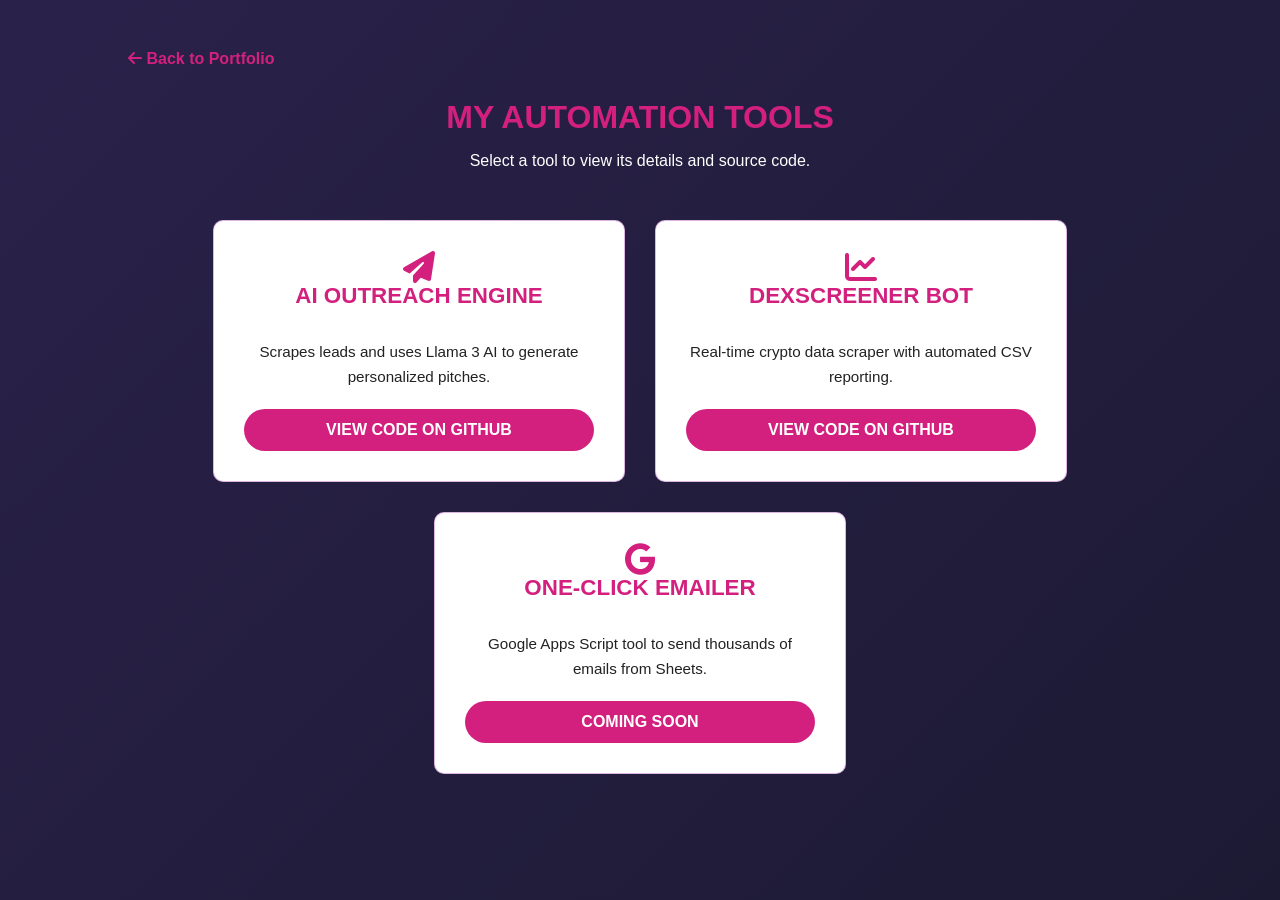
==== tools.html @ 96740d9c "Added a dedicated tools page" ====
<!DOCTYPE html>
<html lang="en">
<head>
    <meta charset="UTF-8">
    <meta name="viewport" content="width=device-width, initial-scale=1.0">
    <title>AI & Automation Tools - Rehman Ali</title>
    <link rel="stylesheet" href="style.css"> <!-- Wahi purani CSS use hogi -->
    <link rel="stylesheet" href="https://cdnjs.cloudflare.com/ajax/libs/font-awesome/6.4.0/css/all.min.css"/>
</head>
<body style="background-image: var(--bg-gradient); color: white; padding: 50px 10%;">

    <a href="index.html" style="color: #d3207e; text-decoration: none; font-weight: bold;"><i class="fas fa-arrow-left"></i> Back to Portfolio</a>

    <h1 style="text-align: center; margin-top: 30px; color: #d3207e;">MY AUTOMATION TOOLS</h1>
    <p style="text-align: center; margin-bottom: 50px;">Select a tool to view its details and source code.</p>

    <div class="expertise-cards" style="display: flex; flex-wrap: wrap; gap: 30px; justify-content: center;">
        
        <!-- Tool 1: AI Outreach Engine -->
        <div class="card" style="width: 350px; background: #fff; padding: 30px; border-radius: 10px;">
            <i class="fas fa-paper-plane" style="font-size: 2rem; color: #d3207e;"></i>
            <h3>AI Outreach Engine</h3>
            <p style="color: #222;">Scrapes leads and uses Llama 3 AI to generate personalized pitches.</p>
            <a href="https://github.com/ra0197571/AI-Lead-Gen-Outreach" target="_blank" class="learn-more-btn">View Code on GitHub</a>
        </div>

        <!-- Tool 2: DexScreener Scraper -->
        <div class="card" style="width: 350px; background: #fff; padding: 30px; border-radius: 10px;">
            <i class="fas fa-chart-line" style="font-size: 2rem; color: #d3207e;"></i>
            <h3>DexScreener Bot</h3>
            <p style="color: #222;">Real-time crypto data scraper with automated CSV reporting.</p>
            <a href="#" class="learn-more-btn">View Code on GitHub</a> <!-- Iska repo link baad mein dalo -->
        </div>

        <!-- Tool 3: Google Sheets Automator -->
        <div class="card" style="width: 350px; background: #fff; padding: 30px; border-radius: 10px;">
            <i class="fab fa-google" style="font-size: 2rem; color: #d3207e;"></i>
            <h3>One-Click Emailer</h3>
            <p style="color: #222;">Google Apps Script tool to send thousands of emails from Sheets.</p>
            <a href="#" class="learn-more-btn">Coming Soon</a>
        </div>

    </div>

</body>
</html>
---- style.css ----
/* ===== GLOBAL STYLES & VARIABLES ===== */
:root {
    --bg-gradient: linear-gradient(135deg, #2a214a, #1c1a33);
    --dark-purple: #1a1a3a;
    --main-purple: #d3207e;
    --light-purple: #ab47bc;
    --bright-blue: #3d5afe;
    --bright-pink: #d81b60;
    --text-light: #e0e0e0;
    --text-heading: #d3207e;
    --border-color:  rgba(171, 71, 188, 0.4);
    --box : #14162c;
}

html {
    scroll-behavior: smooth;
}

body {
    background-color: #6255ed;
    background-image: var(--bg-gradient);
    background-attachment: fixed;
    color: var(--text-light);
    font-family: 'Poppins', sans-serif;
    margin: 0;
    overflow-x: hidden;
}

section {
    min-height: 100vh;
    display: flex;
    flex-wrap: wrap;
    align-items: center;
    justify-content: center;
    padding: 60px 10%;
    box-sizing: border-box;
    position: relative;
    overflow: hidden;
    border-bottom: 1px solid rgba(255,255,255,0.05);
}

h1, h2, h3, h4 {
    font-family: 'Rajdhani', sans-serif;
    text-transform: uppercase;
    color: var(--text-heading);
    margin: 0;
    line-height: 1.2;
}
.section-title { width: 100%; text-align: center; margin-bottom: 40px; }
.section-title h2 { font-size: 2.8rem; }
.section-title p { max-width: 800px; margin: 10px auto 0; }

@keyframes slideInLeft {
    from { transform: translateX(-100px); opacity: 0; }
    to { transform: translateX(0); opacity: 1; }
}
@keyframes slideInRight {
    from { transform: translateX(100px); opacity: 0; }
    to { transform: translateX(0); opacity: 1; }
}
.anim-slide-in-left { animation: slideInLeft 1s ease-out forwards; }
.anim-slide-in-right { animation: slideInRight 1s ease-out forwards; }
.hero-content h2 { animation-delay: 0.2s; }
.hero-content p { animation-delay: 0.4s; }

/* ===== 1. HERO SECTION ===== */
#hero { 
    justify-content: space-between; 
    gap: 40px;
    position: relative;
}
.hero-content { flex: 1; min-width: 300px; }
.logo { width: 50px; height: 50px; border: 2px solid var(--border-color); border-radius: 50%; display: flex; align-items: center; justify-content: center; font-size: 1.8rem; font-family: 'Rajdhani'; font-weight: 700; margin-bottom: 20px; }
.hero-content h1 { font-size: 2.5rem; letter-spacing: 2px; }
.hero-content h2 { font-size: 2rem; color: var(--text-light); font-weight: 600; margin: 20px 0; }
.hero-content p { font-size: 1.1rem; }
.hero-visuals { flex: 0.8; display: flex; align-items: center; justify-content: center; position: relative; min-height: 400px; }
.profile-pic-container { position: absolute; top: -18px; right: -9%; width: 220px; height: 220px; border-radius: 50%; overflow: hidden; z-index: 10; }
.profile-pic-container img { width: 100%; height: 100%; object-fit: cover; }
.bubbles { position: absolute; top: 0; left: 0; width: 100%; height: 100%; }
.bubble { position: absolute; border-radius: 50%; background: linear-gradient(135deg, rgba(61, 90, 254, 0.5), rgba(216, 27, 96, 0.5)); animation: bubble-zoom 12s infinite ease-in-out; }
@keyframes bubble-zoom { 0%, 100% { transform: scale(1); } 50% { transform: scale(1.2); } }
.b1 { background: linear-gradient(135deg, var(--main-purple), var(--bright-pink)); width: 220px; height: 220px; top: 50%; left: 30%; transform: translate(-50%, -50%); animation-delay: 0s; }
.b2 { background: linear-gradient(135deg, var(--bright-blue), var(--light-purple)); width: 130px; height: 130px; top: 20%; left: 40%; animation-delay: 0s; }
.b3 { background: rgba(142, 68, 173, 0.6); width: 180px; height: 180px; top: 75%; left: 60%; animation-delay: 4s; }
.b4 { background: linear-gradient(135deg, var(--bright-pink), var(--bright-blue)); width: 80px; height: 80px; bottom: 5%; left: 10%; animation-delay: 6s; }
.b5 { background: rgba(61, 90, 254, 0.5); width: 60px; height: 60px; top: 10%; left: 20%; animation-delay: 1s; }
.b6 { background: linear-gradient(45deg, #4e54c8, #ab47bc); width: 150px; height: 150px; bottom: 20%; right: -10%; animation-delay: 3s; }

/* ===== 2. ABOUT SECTION ===== */
#about { gap: 50px; }
.about-visual { flex: 1; text-align: left; }
.about-visual h3 { font-size: 1.5rem; margin-bottom: 20px; }
.about-text { flex: 1.5; }
.about-text p { font-size: 1.1rem; line-height: 1.7; margin-bottom: 1.5em; }
.semi-circle-gauge { width: 350px; height: 175px; position: relative; overflow: hidden; border-top-left-radius: 175px; border-top-right-radius: 175px; background: linear-gradient(90deg, var(--bright-blue) 0%, var(--bright-blue) 33.33%, var(--bright-pink) 33.33%, var(--bright-pink) 66.66%, var(--bright-blue) 66.66%, var(--bright-blue) 100%); background-size: 300% 100%; animation: push-wipe 4s ease-in-out infinite; }
.semi-circle-gauge::after { content: ''; position: absolute; z-index: 2; background: #1c1a33; width: 200px; height: 100px; border-top-left-radius: 200px; border-top-right-radius: 200px; bottom: 0; left: 50%; transform: translateX(-50%); }
@keyframes push-wipe { 0% { background-position: 0% 0; } 50% { background-position: 100% 0; } 100% { background-position: 0% 0; } }

/* ===== 3. EXPERTISE SECTION ===== */
#expertise { flex-direction: column; }
.expertise-cards { display: flex; gap: 30px; margin-top: 20px; width: 100%; justify-content: center; }
.card { background: #ffffff; border: 1px solid var(--border-color); padding: 50px 30px; border-radius: 8px; width: 300px; text-align: center; display: flex; flex-direction: column; justify-content: space-between; min-height: 200px; }
.card h3 { color: var(--main-purple); font-size: 1.4rem; margin-bottom: 20px; }
.learn-more-btn { background: var(--dark-purple); color: white; border: 1px solid var(--light-purple); padding: 10px 25px; border-radius: 5px; cursor: pointer; font-family: 'Poppins', sans-serif; font-weight: 400; margin-top: auto; transition: background 0.3s ease, color 0.3s ease; }
.learn-more-btn:hover { background: var(--light-purple); color: white; }
.learn-more-btn.pink { background: var(--bright-pink); border-color: var(--bright-pink); }
.learn-more-btn.pink:hover { background: transparent; }

/* ===== 4 & 5. PROJECT & SPOTLIGHT SECTIONS ===== */
.project-layout { gap: 50px; justify-content: space-between; }
.text-container { flex: 1; display: flex; align-items: center; }
.visual-container { flex: 1; display: flex; justify-content: center; align-items: center; }
.bordered-box { border: 1px solid var(--border-color); padding: 30px 40px; position: relative; }
.bordered-box::before, .bordered-box::after { content: ''; position: absolute; width: 12px; height: 12px; border-color: var(--light-purple); border-style: solid; }
.bordered-box::before { top: -1px; left: -1px; border-width: 2px 0 0 2px; }
.bordered-box::after { bottom: -1px; right: -1px; border-width: 0 2px 2px 0; }
.bordered-box h3 { font-size: 2rem; margin-bottom: 20px; }
.bordered-box p { line-height: 1.7; }
.bordered-box ul { padding-left: 20px; }
.bordered-box ul li { margin-bottom: 10px; line-height: 1.7; }
.video-circle { width: 350px; height: 350px; border-radius: 50%; padding: 15px; position: relative; background: linear-gradient(45deg, var(--bright-blue), var(--bright-pink)); }
.video-circle video { width: 100%; height: 100%; object-fit: cover; border-radius: 50%; }
.play-icon { position: absolute; top: 50%; left: 50%; transform: translate(-50%, -50%); font-size: 2rem; color: white; background: rgba(0,0,0,0.4); width: 70px; height: 70px; border-radius: 50%; display: flex; align-items: center; justify-content: center; padding-left: 5px; box-sizing: border-box; }

/* ===== 6. SAMPLE PROJECTS SECTION ===== */
#sample-projects { flex-direction: column; }
.sample-cards { display: flex; gap: 40px; margin-top: 20px; }
.sample-card { background: rgba(255, 255, 255, 0.03); padding: 20px; border-radius: 8px; flex: 1; }
.sample-card img { width: 100%; border-radius: 5px; margin-bottom: 15px; border: 1px solid var(--border-color); }
.sample-card h4 { font-size: 1.3rem; margin-bottom: 10px; }

/* ===== 7. EXPERIENCE SECTION ===== */
#experience { gap: 50px; }
.experience-visual { flex: 1; }
.experience-visual img { width: 143%; border-radius: 15px; }
.experience-details { flex: 1.5; }
.experience-details h2 { font-size: 2.8rem; margin-bottom: 30px; }
.experience-box { border: 1px solid var(--border-color); padding: 20px; margin-bottom: 20px; border-radius: 5px; background: rgba(0,0,0,0.1); }
.experience-box p { margin: 0; line-height: 1.6; }

/* ===== 8. CONTACT SECTION (GRAPH PART UPDATED) ===== */
.contact-box { width: 100%; }
.contact-detail { margin-bottom: 25px; }
.social-links { border-top: 1px solid var(--border-color); padding-top: 15px; margin-top: 20px; display: flex; align-items: center; }
.social-links span { font-family: 'Rajdhani'; font-weight: 600; text-transform: uppercase; margin-right: 20px; }
.social-links a { color: var(--text-light); text-decoration: none; font-size: 1.2rem; width: 40px; height: 40px; display: inline-flex; justify-content: center; align-items: center; border: 1px solid var(--border-color); border-radius: 50%; margin: 0 5px; transition: background 0.3s; }
.social-links a:hover { background: var(--main-purple); }

/* Yahan maine aapke graph-container ki styling ko theek kar diya hai */
.graph-container {
    border: 1px solid var(--border-color);
    background-color: #1a1a2e; /* Dark background for the graph */
    padding: 20px;
    border-radius: 15px; /* Softer corners */
    overflow: hidden; /* Crucial to contain the animation */
    width: 100%; /* Take full width of its parent */
    height: 350px; /* Give it a fixed height to look good */
    box-sizing: border-box; /* To include padding in width/height */
}
/* Yeh canvas ko container mein fit karne ke liye hai (Correction from 200% to 100%) */
#animatedGraphCanvas {
    display: block;
    width: 100%;
    height: 100%;
}


/* ===== RESPONSIVE DESIGN FOR MOBILE ===== */
@media (max-width: 992px) {
    section { padding: 60px 5%; }
    .project-layout, #experience, #about, #hero { flex-direction: column; }
    #hero { flex-direction: column-reverse; text-align: center; }
    .profile-pic-container { 
        position: relative;
        top: auto; 
        right: auto;
        margin: 0 auto 40px auto; 
        width: 180px;
        height: 180px;
    }
    .hero-content { margin-top: 0; }
    .hero-content h1 {font-size: 2rem;}
    .hero-content h2 {font-size: 1.5rem;}
    .expertise-cards, .sample-cards { flex-direction: column; }
    .card, .sample-card { width: auto; }
    .about-visual { text-align: center; }
    .semi-circle-gauge { margin: 0 auto; width: 300px; height: 150px; }
    #experience, #contact.project-layout { flex-direction: column; }
    .experience-visual { margin-bottom: 30px; }
}
/* ===== START: HOVER EFFECT FOR BOXES ===== */
/* Isse boxes par mouse le jaane par effect aayega */

/* Step 1: Hum sabhi boxes ko bata rahe hain ke effect smooth (dheere se) ho */
.card,
.sample-card,
.bordered-box,
.experience-box {
    transition: transform 0.3s ease, border-color 0.3s ease, box-shadow 0.3s ease;
}

/* Step 2: Hum bata rahe hain ke mouse le jaane par kya karna hai */
.card:hover,
.sample-card:hover,
.bordered-box:hover,
.experience-box:hover {
    transform: scale(1.03); /* Box ko thora sa zoom karein (3%) */
    border-color: var(--bright-pink); /* Border ka color pink karein */
    box-shadow: 0 8px 25px rgba(0, 0, 0, 0.2); /* Thora sa shadow add karein taake utha hua lage */
}

/* Yeh .bordered-box ke kono (corners) ko bhi pink kar dega */
.bordered-box:hover::before,
.bordered-box:hover::after {
    border-color: var(--bright-pink);
    transition: border-color 0.3s ease; /* Isme bhi transition daal di */
}

/* ===== END: HOVER EFFECT FOR BOXES ===== *//* ===== GLOBAL STYLES & VARIABLES ===== */
:root {
    --bg-gradient: linear-gradient(135deg, #2a214a, #1c1a33);
    --dark-purple: #1a1a3a;
    --main-purple: #d3207e;
    --light-purple: #ab47bc;
    --bright-blue: #3d5afe;
    --bright-pink: #d81b60;
    --text-light: #e0e0e0;
    --text-heading: #d3207e;
    --border-color: rgba(171, 71, 188, 0.4);
    --box-bg: rgba(20, 22, 44, 0.7);
}

html {
    scroll-behavior: smooth;
    scroll-padding-top: 80px; /* Navbar ki height ke liye padding */
}

body {
    background-color: #6255ed;
    background-image: var(--bg-gradient);
    background-attachment: fixed;
    color: var(--text-light);
    font-family: 'Poppins', sans-serif;
    margin: 0;
    overflow-x: hidden;
}

section {
    min-height: 100vh;
    display: flex;
    flex-wrap: wrap;
    align-items: center;
    justify-content: center;
    padding: 100px 10%;
    box-sizing: border-box;
    position: relative;
    overflow: hidden;
    border-bottom: 1px solid rgba(255,255,255,0.05);
}

h1, h2, h3, h4 {
    font-family: 'Rajdhani', sans-serif;
    text-transform: uppercase;
    color: var(--text-heading);
    margin: 0;
    line-height: 1.2;
}
.section-title { width: 100%; text-align: center; margin-bottom: 40px; }
.section-title h2 { font-size: 2.8rem; }
.section-title p { max-width: 800px; margin: 10px auto 0; }

@keyframes slideInLeft {
    from { transform: translateX(-100px); opacity: 0; }
    to { transform: translateX(0); opacity: 1; }
}
@keyframes slideInRight {
    from { transform: translateX(100px); opacity: 0; }
    to { transform: translateX(0); opacity: 1; }
}
.anim-slide-in-left { animation: slideInLeft 1s ease-out forwards; }
.anim-slide-in-right { animation: slideInRight 1s ease-out forwards; }
.hero-content h2 { animation-delay: 0.2s; }
.hero-content p { animation-delay: 0.4s; }

/* ===== NAVBAR ===== */
.navbar {
    background: rgba(28, 26, 51, 0.8);
    backdrop-filter: blur(10px);
    -webkit-backdrop-filter: blur(10px);
    border-bottom: 1px solid rgba(255,255,255,0.1);
    display: flex;
    justify-content: space-between;
    align-items: center;
    padding: 0 10%;
    height: 70px;
    position: fixed;
    top: 0;
    left: 0;
    width: 80%;
    z-index: 1000;
}
.nav-logo {
    font-size: 1.8rem;
    font-family: 'Rajdhani', sans-serif;
    font-weight: 700;
    color: var(--text-heading);
    text-decoration: none;
    border: 2px solid var(--border-color);
    width: 40px;
    height: 40px;
    display: flex;
    align-items: center;
    justify-content: center;
    border-radius: 50%;
}
.nav-links a {
    color: var(--text-light);
    text-decoration: none;
    margin: 0 15px;
    font-weight: 400;
    transition: color 0.3s ease;
}
.nav-links a:hover, .nav-links a.active {
    color: var(--bright-pink);
}


/* ===== 1. HERO SECTION ===== */
#hero { 
    justify-content: space-between; 
    gap: 40px;
    position: relative;
}
.hero-content { flex: 1; min-width: 300px; }
.hero-content h1 { font-size: 2.5rem; letter-spacing: 2px; }
.hero-content h2 { font-size: 2rem; color: var(--text-light); font-weight: 600; margin: 20px 0; }
.hero-content p { font-size: 1.1rem; }
.hero-visuals { flex: 0.8; display: flex; align-items: center; justify-content: center; position: relative; min-height: 400px; }
.profile-pic-container { position: absolute; top: 50%; left: 50%; transform: translate(-50%, -50%); width: 220px; height: 220px; border-radius: 50%; overflow: hidden; z-index: 10; border: 3px solid var(--bright-pink);}
.profile-pic-container img { width: 100%; height: 100%; object-fit: cover; }
.bubbles { position: absolute; top: 0; left: 0; width: 100%; height: 100%; }
.bubble { position: absolute; border-radius: 50%; background: linear-gradient(135deg, rgba(61, 90, 254, 0.5), rgba(216, 27, 96, 0.5)); animation: bubble-zoom 12s infinite ease-in-out; }
@keyframes bubble-zoom { 0%, 100% { transform: scale(1); } 50% { transform: scale(1.2); } }
.b1 { background: linear-gradient(135deg, var(--main-purple), var(--bright-pink)); width: 220px; height: 220px; top: 50%; left: 30%; transform: translate(-50%, -50%); animation-delay: 0s; }
.b2 { background: linear-gradient(135deg, var(--bright-blue), var(--light-purple)); width: 130px; height: 130px; top: 20%; left: 40%; animation-delay: 0s; }
.b3 { background: rgba(142, 68, 173, 0.6); width: 180px; height: 180px; top: 75%; left: 60%; animation-delay: 4s; }
.b4 { background: linear-gradient(135deg, var(--bright-pink), var(--bright-blue)); width: 80px; height: 80px; bottom: 5%; left: 10%; animation-delay: 6s; }
.b5 { background: rgba(61, 90, 254, 0.5); width: 60px; height: 60px; top: 10%; left: 20%; animation-delay: 1s; }
.b6 { background: linear-gradient(45deg, #4e54c8, #ab47bc); width: 150px; height: 150px; bottom: 20%; right: -10%; animation-delay: 3s; }

/* ===== 2. ABOUT SECTION ===== */
#about { gap: 50px; }
.about-visual { flex: 1; text-align: left; }
.about-visual h3 { font-size: 1.5rem; margin-bottom: 20px; }
.about-text { flex: 1.5; }
.about-text p { font-size: 1.1rem; line-height: 1.7; margin-bottom: 1.5em; }
.semi-circle-gauge { width: 350px; height: 175px; position: relative; overflow: hidden; border-top-left-radius: 175px; border-top-right-radius: 175px; background: linear-gradient(90deg, var(--bright-blue) 0%, var(--bright-blue) 33.33%, var(--bright-pink) 33.33%, var(--bright-pink) 66.66%, var(--bright-blue) 66.66%, var(--bright-blue) 100%); background-size: 300% 100%; animation: push-wipe 4s ease-in-out infinite; }
.semi-circle-gauge::after { content: ''; position: absolute; z-index: 2; background: #1c1a33; width: 200px; height: 100px; border-top-left-radius: 200px; border-top-right-radius: 200px; bottom: 0; left: 50%; transform: translateX(-50%); }
@keyframes push-wipe { 0% { background-position: 0% 0; } 50% { background-position: 100% 0; } 100% { background-position: 0% 0; } }

/* ===== 3. EXPERTISE TABS SECTION ===== */
#expertise { flex-direction: column; }
.tabs-container {
    width: 100%;
    max-width: 900px;
    background: var(--box-bg);
    border: 1px solid var(--border-color);
    border-radius: 8px;
    padding: 30px;
}
.tab-buttons {
    display: flex;
    border-bottom: 1px solid var(--border-color);
    margin-bottom: 20px;
}
.tab-button {
    background: transparent;
    border: none;
    color: var(--text-light);
    padding: 15px 25px;
    font-size: 1rem;
    font-family: 'Poppins', sans-serif;
    cursor: pointer;
    transition: color 0.3s ease, border-bottom 0.3s ease;
    border-bottom: 3px solid transparent;
    margin-bottom: -1px; /* To align with container border */
}
.tab-button.active {
    color: var(--bright-pink);
    border-bottom-color: var(--bright-pink);
}
.tab-content {
    display: none;
    animation: fadeIn 0.5s ease;
}
.tab-content.active {
    display: block;
}
.tab-content h3 { font-size: 1.6rem; margin-bottom: 15px; }
.tab-content p { line-height: 1.7; }
@keyframes fadeIn { from { opacity: 0; } to { opacity: 1; } }

/* ===== 4 & 5. PROJECT & SPOTLIGHT SECTIONS ===== */
.project-layout { gap: 50px; justify-content: space-between; }
.text-container { flex: 1; display: flex; align-items: center; }
.visual-container { flex: 1; display: flex; justify-content: center; align-items: center; }
.bordered-box { border: 1px solid var(--border-color); padding: 30px 40px; position: relative; background: var(--box-bg); border-radius: 8px; }
.bordered-box::before, .bordered-box::after { content: ''; position: absolute; width: 12px; height: 12px; border-color: var(--light-purple); border-style: solid; transition: border-color 0.3s ease; }
.bordered-box::before { top: -1px; left: -1px; border-width: 2px 0 0 2px; }
.bordered-box::after { bottom: -1px; right: -1px; border-width: 0 2px 2px 0; }
.bordered-box h3 { font-size: 2rem; margin-bottom: 20px; }
.bordered-box p { line-height: 1.7; }
.bordered-box ul { padding-left: 20px; }
.bordered-box ul li { margin-bottom: 10px; line-height: 1.7; }
.video-circle { width: 350px; height: 350px; border-radius: 50%; padding: 15px; position: relative; background: linear-gradient(45deg, var(--bright-blue), var(--bright-pink)); }
.video-circle video { width: 100%; height: 100%; object-fit: cover; border-radius: 50%; }
.play-icon { position: absolute; top: 50%; left: 50%; transform: translate(-50%, -50%); font-size: 2rem; color: white; background: rgba(0,0,0,0.4); width: 70px; height: 70px; border-radius: 50%; display: flex; align-items: center; justify-content: center; padding-left: 5px; box-sizing: border-box; }

/* ===== 6. SAMPLE PROJECTS SECTION ===== */
#sample-projects { flex-direction: column; }
.sample-cards { display: flex; gap: 40px; margin-top: 20px; }
.sample-card { background: var(--box-bg); border: 1px solid var(--border-color); padding: 20px; border-radius: 8px; flex: 1; }
.sample-card img { width: 100%; border-radius: 5px; margin-bottom: 15px; border: 1px solid var(--border-color); }
.sample-card h4 { font-size: 1.3rem; margin-bottom: 10px; }

/* ===== 7. EXPERIENCE SECTION ===== */
#experience { gap: 50px; }
.experience-visual { flex: 1; }
.experience-visual img { max-width: 100%; border-radius: 15px; }
.experience-details { flex: 1.5; }
.experience-details h2 { font-size: 2.8rem; margin-bottom: 30px; }
.experience-box { border: 1px solid var(--border-color); padding: 20px; margin-bottom: 20px; border-radius: 5px; background: var(--box-bg); }
.experience-box p { margin: 0; line-height: 1.6; }

/* ===== 8. CONTACT SECTION (WITH FORM) ===== */
#contact {
    align-items: stretch; /* To make columns equal height */
}
.contact-container {
    display: flex;
    width: 100%;
    background: var(--box-bg);
    border: 1px solid var(--border-color);
    border-radius: 8px;
    overflow: hidden;
}
.contact-info {
    flex: 1;
    padding: 40px;
    border-right: 1px solid var(--border-color);
}
.contact-info h3 {
    font-size: 2rem;
    margin-bottom: 20px;
}
.info-item {
    display: flex;
    align-items: center;
    margin: 20px 0;
    font-size: 1.1rem;
}
.info-item i {
    color: var(--bright-pink);
    font-size: 1.5rem;
    margin-right: 15px;
    width: 25px;
    text-align: center;
}
.social-links { 
    margin-top: 30px; 
    padding-top: 20px; 
    border-top: 1px solid var(--border-color);
}
.social-links a { 
    color: var(--text-light); 
    text-decoration: none; 
    font-size: 1.2rem; 
    width: 40px; height: 40px; 
    display: inline-flex; justify-content: center; align-items: center; 
    border: 1px solid var(--border-color); 
    border-radius: 50%; margin-right: 10px; 
    transition: background 0.3s, border-color 0.3s; 
}
.social-links a:hover { 
    background: var(--main-purple); 
    border-color: var(--main-purple);
}

.contact-form-wrapper {
    flex: 1.5;
    padding: 40px;
}
.form-group {
    margin-bottom: 20px;
}
#contact-form input, #contact-form textarea {
    width: 100%;
    padding: 15px;
    background: #1c1a33;
    border: 1px solid var(--border-color);
    border-radius: 5px;
    color: var(--text-light);
    font-family: 'Poppins', sans-serif;
    font-size: 1rem;
    box-sizing: border-box;
    transition: border-color 0.3s ease;
}
#contact-form input:focus, #contact-form textarea:focus {
    outline: none;
    border-color: var(--bright-pink);
}

/* ===== BUTTONS ===== */
.learn-more-btn { 
    background: transparent; 
    color: white; 
    border: 1px solid var(--light-purple); 
    padding: 12px 30px; 
    border-radius: 5px; cursor: pointer; 
    font-family: 'Poppins', sans-serif; 
    font-weight: 400; 
    text-transform: uppercase;
    text-decoration: none;
    display: inline-block;
    transition: background 0.3s ease, color 0.3s ease; 
}
.learn-more-btn:hover { 
    background: var(--light-purple); 
    color: white; 
}
.learn-more-btn.pink { 
    border-color: var(--bright-pink); 
    color: var(--bright-pink);
}
.learn-more-btn.pink:hover { 
    background: var(--bright-pink);
    color: white; 
}


/* ===== HOVER EFFECTS FOR BOXES (CONSOLIDATED) ===== */
.sample-card, .bordered-box, .experience-box {
    transition: transform 0.3s ease, border-color 0.3s ease, box-shadow 0.3s ease;
}
.sample-card:hover, .bordered-box:hover, .experience-box:hover {
    transform: translateY(-10px);
    border-color: var(--bright-pink);
    box-shadow: 0 10px 30px rgba(0, 0, 0, 0.3);
}
.bordered-box:hover::before, .bordered-box:hover::after {
    border-color: var(--bright-pink);
}

/* ===== RESPONSIVE DESIGN FOR MOBILE ===== */
@media (max-width: 992px) {
    html { scroll-padding-top: 60px; }
    .navbar { height: 60px; padding: 0 5%; width: 90%; }
    .nav-links a { margin: 0 10px; font-size: 0.9rem; }
    
    section { padding: 80px 5%; }
    
    .project-layout, #experience, #about, #hero { flex-direction: column; }
    #hero { flex-direction: column-reverse; text-align: center; }
    
    .profile-pic-container { 
        position: relative;
        top: auto; left: auto; transform: none;
        margin: 0 auto 40px auto; 
        width: 180px; height: 180px;
    }
    .hero-content { margin-top: 0; }
    .hero-content h1 {font-size: 2rem;}
    .hero-content h2 {font-size: 1.5rem;}
    
    .about-visual { text-align: center; }
    .semi-circle-gauge { margin: 0 auto; width: 300px; height: 150px; }
    
    .tab-buttons { flex-wrap: wrap; justify-content: center; }
    .tab-button { font-size: 0.9rem; padding: 12px 15px; }

    .sample-cards { flex-direction: column; }
    
    #experience, #contact.project-layout { flex-direction: column; }
    .experience-visual { margin-bottom: 30px; }

    .contact-container { flex-direction: column; }
    .contact-info { border-right: none; border-bottom: 1px solid var(--border-color); }
}

@media (max-width: 768px) {
    .nav-links { display: none; /* Simple hiding for now, can be replaced with a hamburger menu later */ }
}
/* style.css ke akhir mein paste karein */

#form-status {
    margin-top: 20px;
    padding: 15px;
    border-radius: 5px;
    text-align: center;
    font-weight: 500;
    display: none; /* Shuru mein chupa hua hoga */
}

#form-status.success {
    background-color: rgba(46, 204, 113, 0.2); /* Green background */
    color: #2ecc71; /* Green text */
    display: block; /* Success par dikhana hai */
}

#form-status.error {
    background-color: rgba(231, 76, 60, 0.2); /* Red background */
    color: #e74c3c; /* Red text */
    display: block; /* Error par dikhana hai */
}
/* Expertise Card Text Fix - For White Background */
.card p {
    color: #222222 !important; /* Deep Black/Gray taake parha jaye */
    font-size: 0.95rem !important;
    line-height: 1.6 !important;
    margin-top: 10px;
    margin-bottom: 20px;
    text-transform: none; /* Description ko capital nahi hona chahiye */
}

/* Button ko Professional Look Do */
.learn-more-btn {
    background-color: #d3207e !important; /* Pink color */
    color: #ffffff !important; /* White text */
    padding: 12px 25px !important;
    border-radius: 30px !important; /* Round corners */
    border: none !important;
    font-family: 'Rajdhani', sans-serif;
    font-weight: 700;
    text-decoration: none;
    display: inline-block;
    cursor: pointer;
    transition: 0.3s ease-in-out;
}

.learn-more-btn:hover {
    background-color: #1a1a3a !important; /* Hover par dark purple */
    transform: translateY(-3px); /* Thora sa upar uthay ga */
    box-shadow: 0 5px 15px rgba(211, 32, 126, 0.4);
}
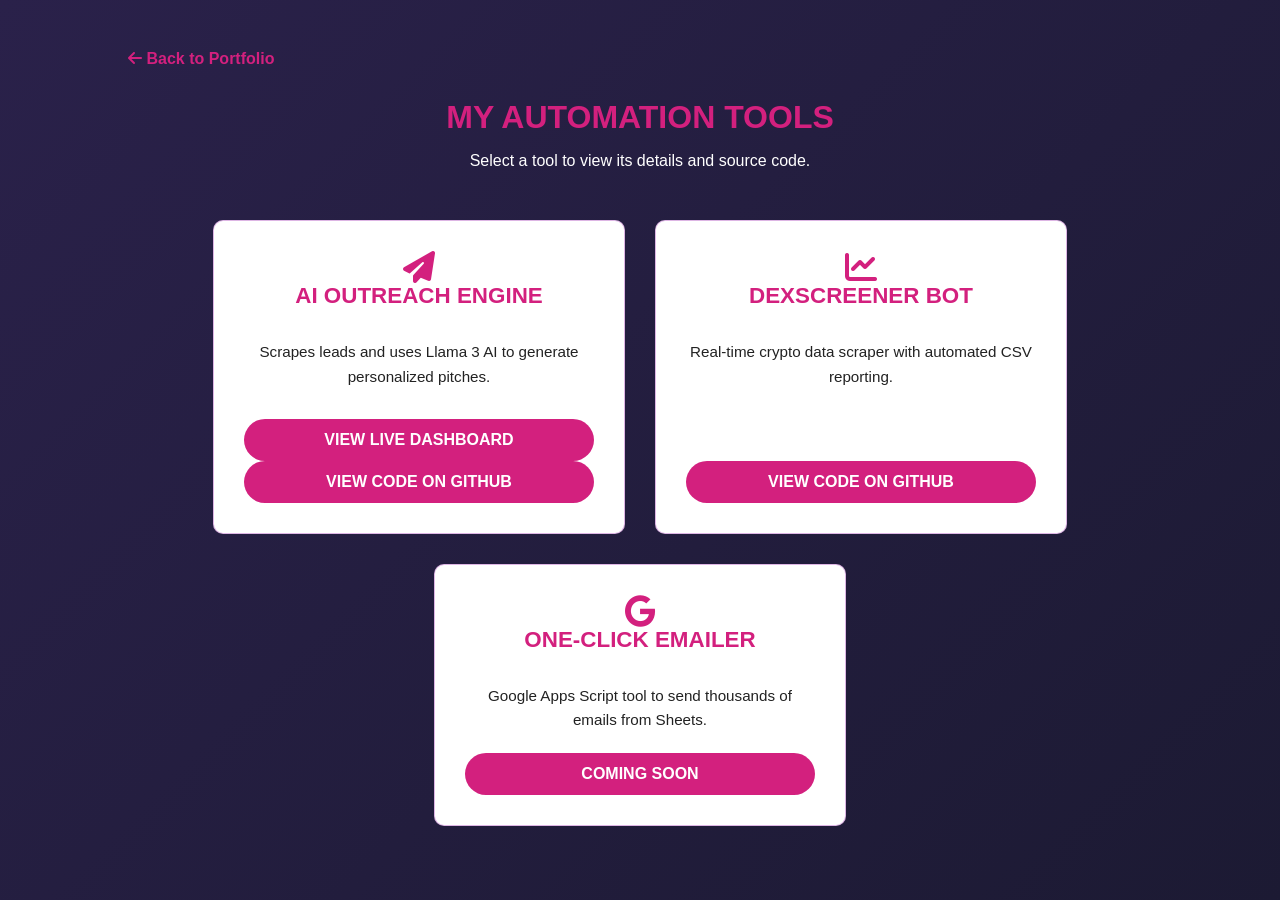
==== commit 4e80333a: "Finalized AI Outreach Engine: Linked Live Google Sheets Dashboard" ====
--- a/tools.html
+++ b/tools.html
@@ -21,6 +21,7 @@
             <i class="fas fa-paper-plane" style="font-size: 2rem; color: #d3207e;"></i>
             <h3>AI Outreach Engine</h3>
             <p style="color: #222;">Scrapes leads and uses Llama 3 AI to generate personalized pitches.</p>
+            <a href="https://docs.google.com/spreadsheets/d/1J5wem_tivZ3ZVYvIFA1MfEDgJTjDb3JolQKDva0g6Q0/edit?usp=sharing" target="_blank" class="learn-more-btn pink" style="margin-top:10px;">VIEW LIVE DASHBOARD</a>
             <a href="https://github.com/ra0197571/AI-Lead-Gen-Outreach" target="_blank" class="learn-more-btn">View Code on GitHub</a>
         </div>
 
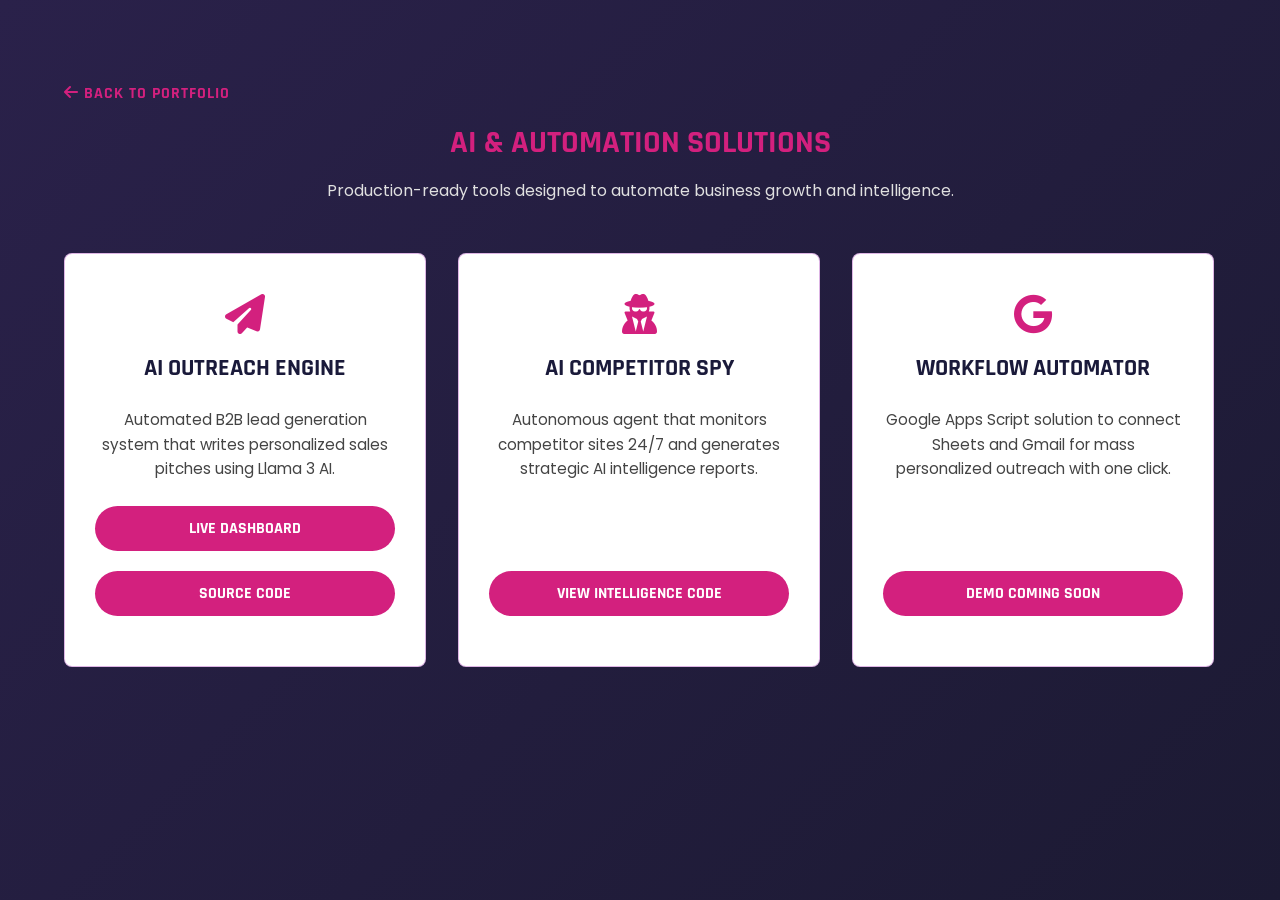
==== commit fbf418c9: "UI: Professional catalog look & added AI Spy tool" ====
--- a/tools.html
+++ b/tools.html
@@ -3,45 +3,139 @@
 <head>
     <meta charset="UTF-8">
     <meta name="viewport" content="width=device-width, initial-scale=1.0">
-    <title>AI & Automation Tools - Rehman Ali</title>
-    <link rel="stylesheet" href="style.css"> <!-- Wahi purani CSS use hogi -->
+    <title>Solutions Catalog - Rehman Ali</title>
+    
+    <!-- Google Fonts -->
+    <link rel="preconnect" href="https://fonts.googleapis.com">
+    <link rel="preconnect" href="https://fonts.gstatic.com" crossorigin>
+    <link href="https://fonts.googleapis.com/css2?family=Rajdhani:wght@600;700&family=Poppins:wght@300;400&display=swap" rel="stylesheet">
+    
+    <!-- Font Awesome -->
     <link rel="stylesheet" href="https://cdnjs.cloudflare.com/ajax/libs/font-awesome/6.4.0/css/all.min.css"/>
+    
+    <!-- Common CSS -->
+    <link rel="stylesheet" href="style.css">
+
+    <style>
+        /* Specific Page Tweaks */
+        body {
+            padding: 80px 5% 50px; /* Top padding for fixed navbar if needed */
+        }
+        .catalog-header {
+            text-align: center;
+            margin-bottom: 50px;
+        }
+        .back-btn {
+            display: inline-block;
+            margin-bottom: 20px;
+            color: var(--main-purple);
+            text-decoration: none;
+            font-weight: 700;
+            font-family: 'Rajdhani';
+            text-transform: uppercase;
+            letter-spacing: 1px;
+            transition: 0.3s;
+        }
+        .back-btn:hover {
+            transform: translateX(-5px);
+            color: white;
+        }
+        .expertise-cards {
+            display: grid;
+            grid-template-columns: repeat(auto-fit, minmax(320px, 1fr));
+            gap: 30px;
+            width: 100%;
+            max-width: 1200px;
+            margin: 0 auto;
+        }
+        .card {
+            background: #ffffff !important;
+            padding: 40px 30px !important;
+            height: auto !important;
+            display: flex;
+            flex-direction: column;
+            align-items: center;
+            text-align: center;
+        }
+        .card i {
+            font-size: 2.5rem;
+            color: var(--main-purple);
+            margin-bottom: 20px;
+        }
+        .card h3 {
+            color: #1a1a3a;
+            font-size: 1.5rem;
+            margin-bottom: 15px;
+        }
+        .card p {
+            color: #444 !important;
+            margin-bottom: 25px;
+            font-size: 0.95rem;
+            line-height: 1.6;
+        }
+        .btn-group {
+            display: flex;
+            flex-direction: column;
+            gap: 10px;
+            width: 100%;
+            margin-top: auto;
+        }
+        /* Mobile Specific */
+        @media (max-width: 768px) {
+            body { padding: 40px 5%; }
+            .catalog-header h1 { font-size: 2rem; }
+            .expertise-cards { grid-template-columns: 1fr; }
+        }
+    </style>
 </head>
-<body style="background-image: var(--bg-gradient); color: white; padding: 50px 10%;">
+<body>
 
-    <a href="index.html" style="color: #d3207e; text-decoration: none; font-weight: bold;"><i class="fas fa-arrow-left"></i> Back to Portfolio</a>
+    <a href="index.html" class="back-btn"><i class="fas fa-arrow-left"></i> Back to Portfolio</a>
 
-    <h1 style="text-align: center; margin-top: 30px; color: #d3207e;">MY AUTOMATION TOOLS</h1>
-    <p style="text-align: center; margin-bottom: 50px;">Select a tool to view its details and source code.</p>
+    <div class="catalog-header">
+        <h1>AI & AUTOMATION SOLUTIONS</h1>
+        <p>Production-ready tools designed to automate business growth and intelligence.</p>
+    </div>
 
-    <div class="expertise-cards" style="display: flex; flex-wrap: wrap; gap: 30px; justify-content: center;">
+    <div class="expertise-cards">
         
         <!-- Tool 1: AI Outreach Engine -->
-        <div class="card" style="width: 350px; background: #fff; padding: 30px; border-radius: 10px;">
-            <i class="fas fa-paper-plane" style="font-size: 2rem; color: #d3207e;"></i>
-            <h3>AI Outreach Engine</h3>
-            <p style="color: #222;">Scrapes leads and uses Llama 3 AI to generate personalized pitches.</p>
-            <a href="https://docs.google.com/spreadsheets/d/1J5wem_tivZ3ZVYvIFA1MfEDgJTjDb3JolQKDva0g6Q0/edit?usp=sharing" target="_blank" class="learn-more-btn pink" style="margin-top:10px;">VIEW LIVE DASHBOARD</a>
-            <a href="https://github.com/ra0197571/AI-Lead-Gen-Outreach" target="_blank" class="learn-more-btn">View Code on GitHub</a>
+        <div class="card" data-aos="fade-up">
+            <i class="fas fa-paper-plane"></i>
+            <h3>AI OUTREACH ENGINE</h3>
+            <p>Automated B2B lead generation system that writes personalized sales pitches using Llama 3 AI.</p>
+            <div class="btn-group">
+                <a href="https://docs.google.com/spreadsheets/d/1J5wem_tivZ3ZVYvIFA1MfEDgJTjDb3JolQKDva0g6Q0/edit?usp=sharing" target="_blank" class="learn-more-btn pink">Live Dashboard</a>
+                <a href="https://github.com/ra0197571/AI-Lead-Gen-Outreach" target="_blank" class="learn-more-btn">Source Code</a>
+            </div>
         </div>
 
-        <!-- Tool 2: DexScreener Scraper -->
-        <div class="card" style="width: 350px; background: #fff; padding: 30px; border-radius: 10px;">
-            <i class="fas fa-chart-line" style="font-size: 2rem; color: #d3207e;"></i>
-            <h3>DexScreener Bot</h3>
-            <p style="color: #222;">Real-time crypto data scraper with automated CSV reporting.</p>
-            <a href="#" class="learn-more-btn">View Code on GitHub</a> <!-- Iska repo link baad mein dalo -->
+        <!-- Tool 2: AI Competitor Spy (The New Boss Tool) -->
+        <div class="card" data-aos="fade-up" data-aos-delay="100">
+            <i class="fas fa-user-secret"></i>
+            <h3>AI COMPETITOR SPY</h3>
+            <p>Autonomous agent that monitors competitor sites 24/7 and generates strategic AI intelligence reports.</p>
+            <div class="btn-group">
+                <a href="https://github.com/ra0197571/AI-Competitor-Spy" target="_blank" class="learn-more-btn">View Intelligence Code</a>
+            </div>
         </div>
 
-        <!-- Tool 3: Google Sheets Automator -->
-        <div class="card" style="width: 350px; background: #fff; padding: 30px; border-radius: 10px;">
-            <i class="fab fa-google" style="font-size: 2rem; color: #d3207e;"></i>
-            <h3>One-Click Emailer</h3>
-            <p style="color: #222;">Google Apps Script tool to send thousands of emails from Sheets.</p>
-            <a href="#" class="learn-more-btn">Coming Soon</a>
+        <!-- Tool 3: One-Click Emailer -->
+        <div class="card" data-aos="fade-up" data-aos-delay="200">
+            <i class="fab fa-google"></i>
+            <h3>WORKFLOW AUTOMATOR</h3>
+            <p>Google Apps Script solution to connect Sheets and Gmail for mass personalized outreach with one click.</p>
+            <div class="btn-group">
+                <a href="#" class="learn-more-btn">Demo Coming Soon</a>
+            </div>
         </div>
 
     </div>
 
+    <script src="https://unpkg.com/aos@next/dist/aos.js"></script>
+    <script>
+        AOS.init({ duration: 1000, once: true });
+    </script>
+
 </body>
 </html>
--- a/style.css
+++ b/style.css
@@ -642,4 +642,7 @@
     background-color: #1a1a3a !important; /* Hover par dark purple */
     transform: translateY(-3px); /* Thora sa upar uthay ga */
     box-shadow: 0 5px 15px rgba(211, 32, 126, 0.4);
-}+}
+.card .learn-more-btn {
+    margin-bottom: 10px !important; /* Buttons ke darmiyan gap ke liye */
+}
